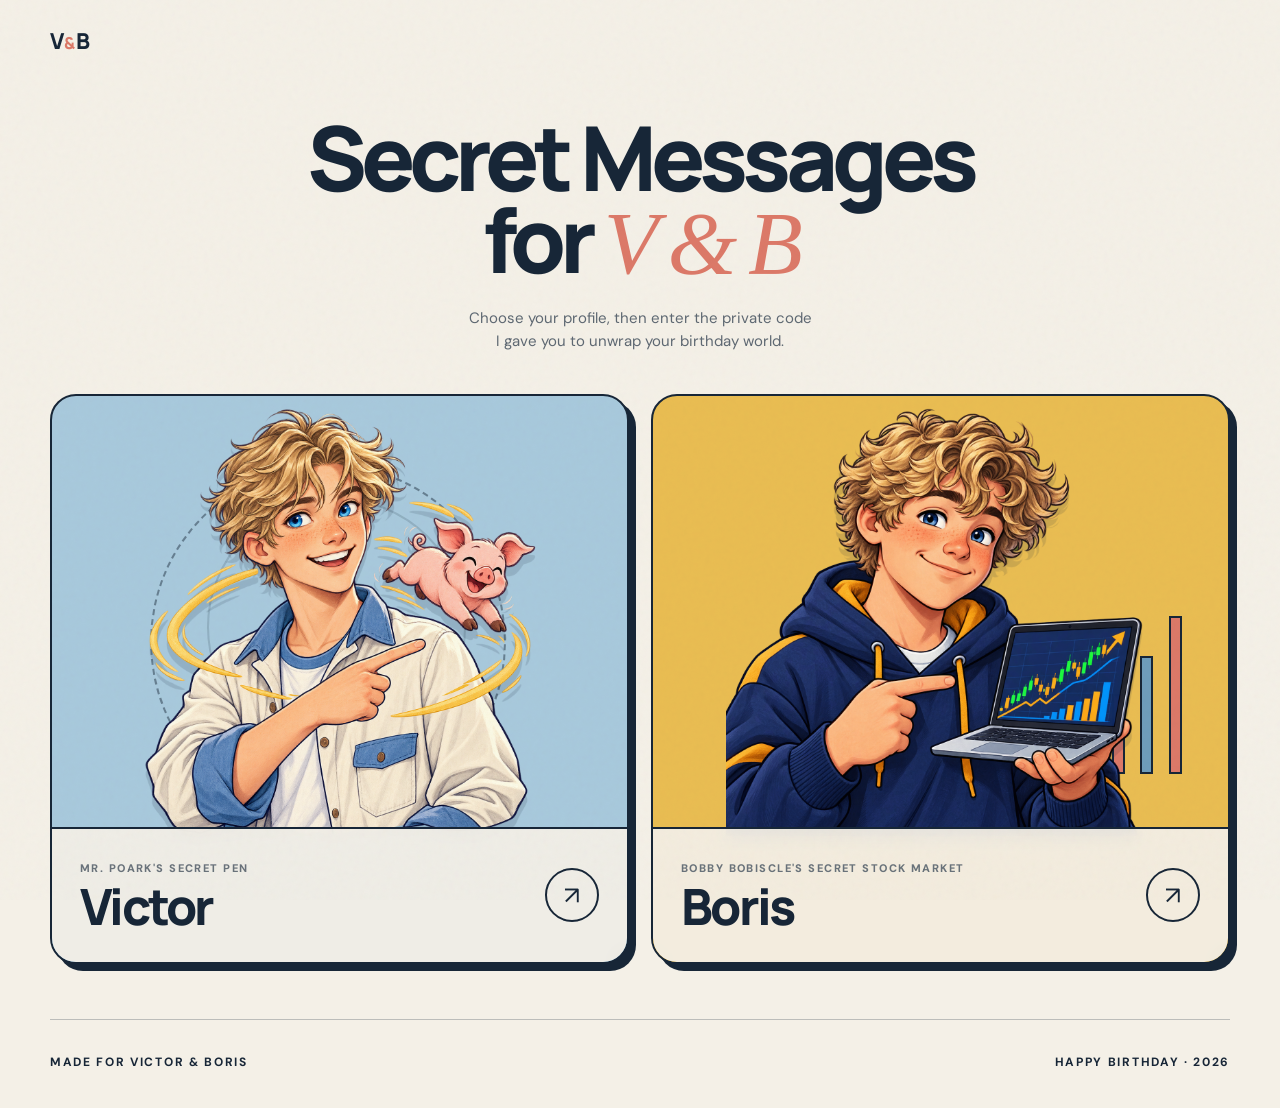
==== boris.html @ 72858494 "Create private birthday profile experience" ====
<!doctype html>
<html lang="en" data-profile="boris">
<head>
  <meta charset="UTF-8"><meta name="viewport" content="width=device-width, initial-scale=1">
  <title>Boris — Victor & Boris</title>
  <link rel="preconnect" href="https://fonts.googleapis.com"><link rel="preconnect" href="https://fonts.gstatic.com" crossorigin>
  <link href="https://fonts.googleapis.com/css2?family=DM+Sans:wght@400;700&family=Manrope:wght@700;800&display=swap" rel="stylesheet"><link rel="stylesheet" href="style.css"><script src="profile-guard.js"></script>
</head>
<body class="profile-page"><div class="grain" aria-hidden="true"></div>
  <header class="site-header"><a class="monogram" href="index.html">V<span>&</span>B</a><a class="back-link" href="index.html">← Choose someone else</a></header>
  <main class="profile-main boris-page"><article><img class="mini-portrait" src="assets/boris.png" alt="Boris"><p class="eyebrow">Boris's side</p><h1>Hey, I'm <em>Boris.</em></h1><p>This page is saved for Boris's messages and story. It's ready for the next set of instructions.</p><a class="back-link" href="index.html">Back to both profiles →</a></article></main>
</body></html>
---- style.css ----
:root {
  --ink: #172637;
  --paper: #f4f0e7;
  --blue: #a8c9dc;
  --blue-deep: #6e9dbb;
  --yellow: #e9bd52;
  --pink: #dc7968;
}

* { box-sizing: border-box; }

html { scroll-behavior: smooth; }

body {
  margin: 0;
  min-height: 100vh;
  color: var(--ink);
  background: var(--paper);
  font-family: "DM Sans", sans-serif;
  overflow-x: hidden;
}

.grain {
  position: fixed;
  inset: 0;
  pointer-events: none;
  opacity: .16;
  z-index: 10;
  background-image: url("data:image/svg+xml,%3Csvg viewBox='0 0 180 180' xmlns='http://www.w3.org/2000/svg'%3E%3Cfilter id='n'%3E%3CfeTurbulence type='fractalNoise' baseFrequency='.9' numOctaves='2' stitchTiles='stitch'/%3E%3C/filter%3E%3Crect width='100%25' height='100%25' filter='url(%23n)' opacity='.22'/%3E%3C/svg%3E");
  mix-blend-mode: multiply;
}

.site-header, footer {
  width: min(1180px, calc(100% - 48px));
  margin-inline: auto;
  display: flex;
  align-items: center;
  justify-content: space-between;
}

.site-header { padding: 30px 0 18px; }

.site-header p, footer {
  font-size: 12px;
  letter-spacing: .14em;
  text-transform: uppercase;
  font-weight: 700;
}

.monogram {
  color: var(--ink);
  text-decoration: none;
  font: 800 22px/1 "Manrope", sans-serif;
  letter-spacing: -.08em;
}

.monogram span { color: var(--pink); font-size: .75em; margin: 0 2px; }

main { width: min(1180px, calc(100% - 48px)); margin-inline: auto; }

.hero { text-align: center; padding: 46px 0 40px; }

.eyebrow, .role {
  margin: 0 0 12px;
  text-transform: uppercase;
  letter-spacing: .18em;
  font-size: 11px;
  font-weight: 800;
}

.eyebrow::before { content: "✦"; color: var(--pink); margin-right: 9px; }

h1 {
  margin: 0;
  font: 800 clamp(50px, 7vw, 94px)/.91 "Manrope", sans-serif;
  letter-spacing: -.065em;
}

h1 em { color: var(--pink); font-family: Georgia, serif; font-weight: 400; }

.intro { margin: 24px auto 0; color: #5e6872; line-height: 1.55; font-size: 15px; }

.profiles { display: grid; grid-template-columns: repeat(2, minmax(0, 1fr)); gap: 22px; }

.profile-card {
  position: relative;
  min-height: 570px;
  color: var(--ink);
  text-decoration: none;
  overflow: hidden;
  border: 2px solid var(--ink);
  border-radius: 26px;
  box-shadow: 7px 7px 0 var(--ink);
  isolation: isolate;
  transition: transform .35s cubic-bezier(.2,.8,.2,1), box-shadow .35s ease;
}

.profile-card:focus-visible { outline: 4px solid var(--pink); outline-offset: 5px; }
.profile-card:hover { transform: translate(-3px, -5px); box-shadow: 11px 13px 0 var(--ink); }
.victor { background: var(--blue); }
.boris { background: var(--yellow); }

.portrait-wrap { height: 440px; display: grid; place-items: end center; position: relative; }

.portrait {
  width: min(96%, 570px);
  max-height: 430px;
  object-fit: contain;
  object-position: center bottom;
  filter: drop-shadow(0 9px 0 rgba(23,38,55,.14));
  transform-origin: center bottom;
  transition: transform .5s cubic-bezier(.16,1,.3,1);
  z-index: 1;
}

.profile-card:hover .portrait { transform: scale(1.075) rotate(-1deg); }
.boris:hover .portrait { transform: scale(1.075) rotate(1deg); }

.card-copy {
  position: absolute;
  z-index: 3;
  left: 0;
  right: 0;
  bottom: 0;
  min-height: 135px;
  padding: 25px 28px;
  background: rgba(244,240,231,.94);
  border-top: 2px solid var(--ink);
  display: flex;
  align-items: center;
  justify-content: space-between;
  backdrop-filter: blur(8px);
}

.card-copy h2 { margin: 0; font: 800 50px/.9 "Manrope", sans-serif; letter-spacing: -.055em; }
.role { color: #69727a; margin-bottom: 9px; letter-spacing: .13em; }
.arrow { width: 54px; height: 54px; display: grid; place-items: center; border: 2px solid var(--ink); border-radius: 50%; font-size: 25px; transition: .3s ease; }
.profile-card:hover .arrow { color: var(--paper); background: var(--ink); transform: rotate(45deg); }

.orbit { position: absolute; z-index: 0; width: 62%; aspect-ratio: 1; border: 2px dashed rgba(23,38,55,.45); border-radius: 50%; transition: .5s ease; }
.orbit-one { top: 68px; left: 17%; }
.orbit-two { width: 45%; top: 102px; left: 27%; border-style: solid; opacity: .35; }
.victor:hover .orbit-one { transform: rotate(24deg) scale(1.07); }
.victor:hover .orbit-two { transform: rotate(-20deg) scale(.94); }

.ticker { position: absolute; bottom: 62px; width: 13px; border: 2px solid var(--ink); background: var(--pink); z-index: 0; transform-origin: bottom; transition: .45s cubic-bezier(.2,.8,.2,1); }
.ticker-one { right: 18%; height: 80px; }
.ticker-two { right: 13%; height: 118px; background: var(--blue-deep); }
.ticker-three { right: 8%; height: 158px; }
.boris:hover .ticker-one { transform: scaleY(1.35); }
.boris:hover .ticker-two { transform: scaleY(.82); }
.boris:hover .ticker-three { transform: scaleY(1.18); }

footer { padding: 34px 0 38px; border-top: 1px solid rgba(23,38,55,.25); margin-top: 55px; }

.code-dialog {
  width: min(540px, calc(100% - 30px));
  padding: 42px;
  color: var(--ink);
  background: var(--paper);
  border: 2px solid var(--ink);
  border-radius: 26px;
  box-shadow: 9px 9px 0 var(--ink);
}

.code-dialog::backdrop { background: rgba(23,38,55,.64); backdrop-filter: blur(6px); }
.code-dialog[open] { animation: dialog-in .28s cubic-bezier(.16,1,.3,1); }
@keyframes dialog-in { from { opacity: 0; transform: translateY(15px) scale(.97); } }

.dialog-close {
  position: absolute;
  top: 16px;
  right: 18px;
  border: 0;
  background: transparent;
  color: var(--ink);
  font: 400 30px/1 sans-serif;
  cursor: pointer;
}

.lock-mark { width: 54px; height: 54px; display: grid; place-items: center; margin-bottom: 24px; color: var(--paper); background: var(--pink); border: 2px solid var(--ink); border-radius: 50%; font-size: 22px; }
.code-dialog h2 { margin: 0; font: 800 clamp(34px, 7vw, 48px)/1 "Manrope", sans-serif; letter-spacing: -.05em; }
.dialog-copy { margin: 16px 0 28px; color: #5e6872; line-height: 1.5; }
.code-dialog label { display: block; margin-bottom: 9px; font-size: 11px; font-weight: 800; letter-spacing: .13em; text-transform: uppercase; }
.code-row { display: flex; gap: 9px; }
.code-row input { min-width: 0; flex: 1; padding: 15px 16px; color: var(--ink); background: #fffdf8; border: 2px solid var(--ink); border-radius: 12px; font: 600 16px "DM Sans", sans-serif; outline: none; }
.code-row input:focus { box-shadow: 0 0 0 3px var(--blue); }
.code-row button { padding: 15px 20px; color: var(--paper); background: var(--ink); border: 2px solid var(--ink); border-radius: 12px; font: 800 14px "DM Sans", sans-serif; cursor: pointer; transition: transform .2s ease, background .2s ease; }
.code-row button:hover { background: var(--pink); transform: translateY(-2px); }
.code-error { min-height: 22px; margin: 9px 0 0; color: #b64338; font-size: 13px; font-weight: 700; }
.code-row input.invalid { border-color: #b64338; animation: shake .32s ease; }
.private-note { margin: 18px 0 0; padding-top: 17px; border-top: 1px solid rgba(23,38,55,.2); color: #737b83; font-size: 12px; }
@keyframes shake { 25% { transform: translateX(-5px); } 50% { transform: translateX(5px); } 75% { transform: translateX(-3px); } }

/* Profile placeholders — ready for the next content pass. */
.profile-page { min-height: 100vh; display: none; grid-template-rows: auto 1fr; }
.profile-unlocked .profile-page { display: grid; }
.profile-main { display: grid; place-items: center; padding: 50px 24px; text-align: center; }
.profile-main article { max-width: 680px; }
.profile-main .mini-portrait { width: 210px; height: 210px; object-fit: contain; border: 2px solid var(--ink); border-radius: 50%; background: var(--blue); box-shadow: 7px 7px 0 var(--ink); }
.profile-main.boris-page .mini-portrait { background: var(--yellow); }
.profile-main h1 { margin-top: 28px; }
.profile-main p { color: #5e6872; font-size: 17px; line-height: 1.6; }
.back-link { display: inline-flex; gap: 8px; align-items: center; color: var(--ink); font-weight: 800; text-underline-offset: 4px; }

@media (max-width: 760px) {
  .site-header p { display: none; }
  .hero { padding-top: 32px; }
  .profiles { grid-template-columns: 1fr; }
  .profile-card { min-height: 520px; }
  .portrait-wrap { height: 392px; }
  .portrait { max-height: 385px; }
}

@media (max-width: 430px) {
  .site-header, main, footer { width: min(100% - 28px, 1180px); }
  .hero { padding-bottom: 30px; }
  h1 { font-size: 48px; }
  .profile-card { min-height: 475px; border-radius: 20px; }
  .portrait-wrap { height: 350px; }
  .portrait { max-height: 345px; }
  .card-copy { min-height: 124px; padding: 22px; }
  .card-copy h2 { font-size: 42px; }
  .arrow { width: 48px; height: 48px; }
  .code-dialog { padding: 34px 22px 26px; }
  .code-row { flex-direction: column; }
}

@media (prefers-reduced-motion: reduce) {
  *, *::before, *::after { scroll-behavior: auto !important; transition-duration: .01ms !important; animation-duration: .01ms !important; }
}
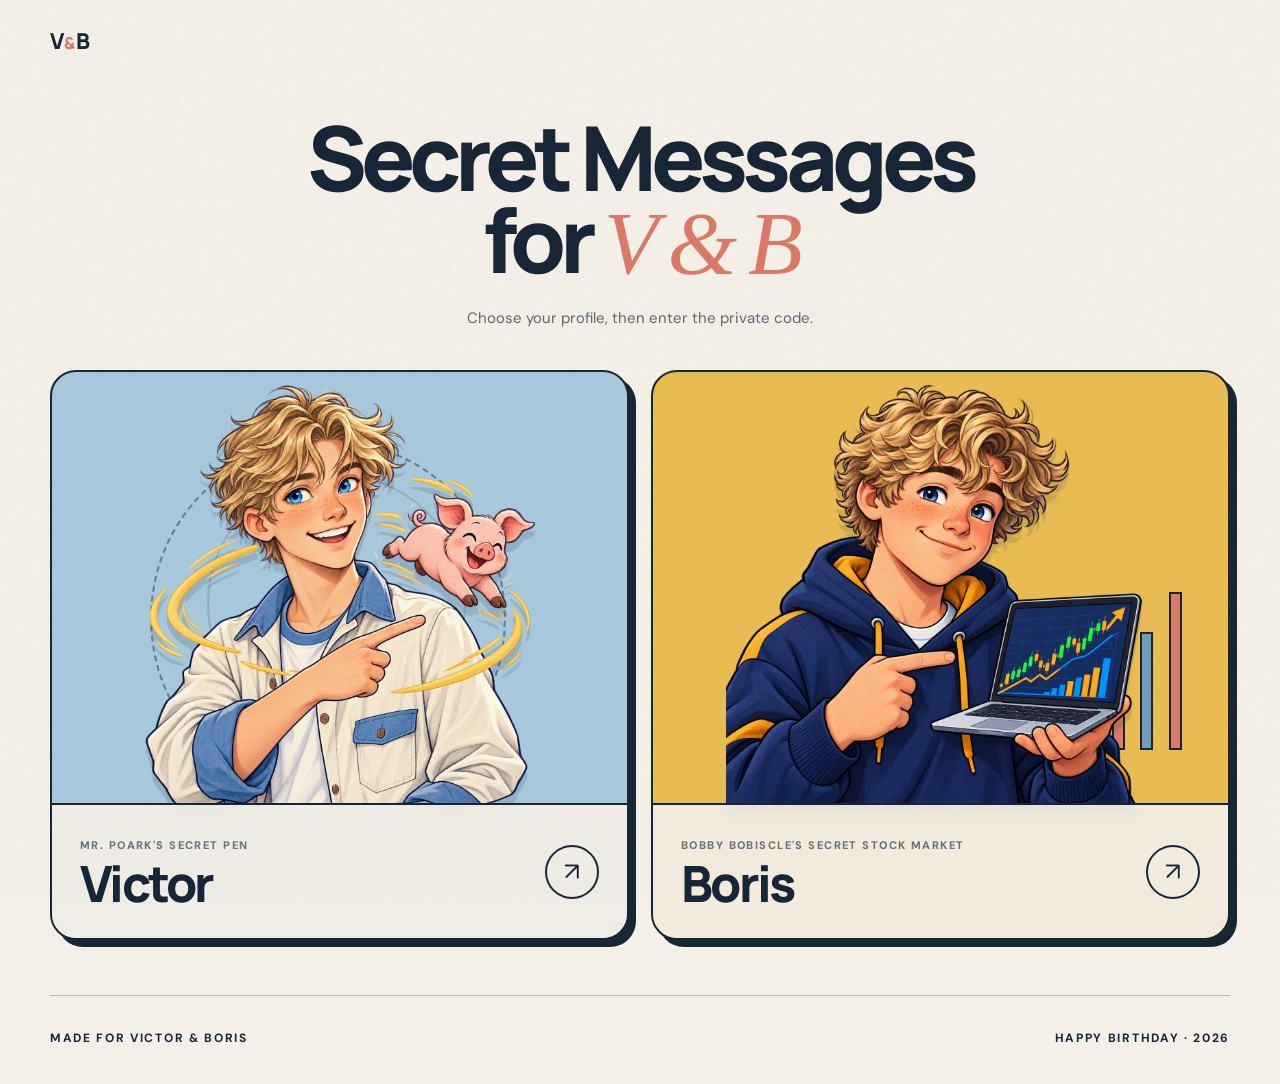
==== commit 6afa4a22: "Add Boris game page layout" ====
--- a/boris.html
+++ b/boris.html
@@ -8,5 +8,13 @@
 </head>
 <body class="profile-page"><div class="grain" aria-hidden="true"></div>
   <header class="site-header"><a class="monogram" href="index.html">V<span>&</span>B</a><a class="back-link" href="index.html">← Choose someone else</a></header>
-  <main class="profile-main boris-page"><article><img class="mini-portrait" src="assets/boris.png" alt="Boris"><p class="eyebrow">Boris's side</p><h1>Hey, I'm <em>Boris.</em></h1><p>This page is saved for Boris's messages and story. It's ready for the next set of instructions.</p><a class="back-link" href="index.html">Back to both profiles →</a></article></main>
+  <main class="profile-main boris-main boris-page">
+    <article class="boris-intro"><img class="mini-portrait" src="assets/boris.png" alt="Boris"><h1>Hey <em>Boris!</em></h1></article>
+    <section class="game-grid" aria-label="Boris's games">
+      <article class="game-card game-locked" aria-label="Game one locked"><span class="lock-icon" aria-hidden="true">✦</span></article>
+      <article class="game-card game-locked" aria-label="Game two locked"><span class="lock-icon" aria-hidden="true">✦</span></article>
+      <article class="game-card game-locked" aria-label="Game three locked"><span class="lock-icon" aria-hidden="true">✦</span></article>
+    </section>
+    <a class="back-link" href="index.html">Back to both profiles →</a>
+  </main>
 </body></html>
--- a/style.css
+++ b/style.css
@@ -183,10 +183,17 @@
 .dialog-copy { margin: 16px 0 28px; color: #5e6872; line-height: 1.5; }
 .code-dialog label { display: block; margin-bottom: 9px; font-size: 11px; font-weight: 800; letter-spacing: .13em; text-transform: uppercase; }
 .code-row { display: flex; gap: 9px; }
-.code-row input { min-width: 0; flex: 1; padding: 15px 16px; color: var(--ink); background: #fffdf8; border: 2px solid var(--ink); border-radius: 12px; font: 600 16px "DM Sans", sans-serif; outline: none; }
+.password-wrap { position: relative; min-width: 0; flex: 1; }
+.code-row input { width: 100%; min-width: 0; padding: 15px 52px 15px 16px; color: var(--ink); background: #fffdf8; border: 2px solid var(--ink); border-radius: 12px; font: 600 16px "DM Sans", sans-serif; outline: none; }
 .code-row input:focus { box-shadow: 0 0 0 3px var(--blue); }
 .code-row button { padding: 15px 20px; color: var(--paper); background: var(--ink); border: 2px solid var(--ink); border-radius: 12px; font: 800 14px "DM Sans", sans-serif; cursor: pointer; transition: transform .2s ease, background .2s ease; }
 .code-row button:hover { background: var(--pink); transform: translateY(-2px); }
+.code-row .password-toggle { position: absolute; top: 50%; right: 7px; width: 40px; height: 40px; padding: 9px; color: var(--ink); background: transparent; border: 0; border-radius: 9px; transform: translateY(-50%); }
+.code-row .password-toggle:hover { color: var(--pink); background: rgba(23,38,55,.07); transform: translateY(-50%); }
+.password-toggle svg { width: 22px; height: 22px; fill: none; stroke: currentColor; stroke-width: 1.8; stroke-linecap: round; stroke-linejoin: round; }
+.password-toggle .eye-closed { display: none; }
+.password-toggle[aria-pressed="true"] .eye-open { display: none; }
+.password-toggle[aria-pressed="true"] .eye-closed { display: block; }
 .code-error { min-height: 22px; margin: 9px 0 0; color: #b64338; font-size: 13px; font-weight: 700; }
 .code-row input.invalid { border-color: #b64338; animation: shake .32s ease; }
 .private-note { margin: 18px 0 0; padding-top: 17px; border-top: 1px solid rgba(23,38,55,.2); color: #737b83; font-size: 12px; }
@@ -203,6 +210,61 @@
 .profile-main p { color: #5e6872; font-size: 17px; line-height: 1.6; }
 .back-link { display: inline-flex; gap: 8px; align-items: center; color: var(--ink); font-weight: 800; text-underline-offset: 4px; }
 
+.victor-main, .boris-main { display: none; width: min(1180px, calc(100% - 48px)); margin: 0 auto; padding: 50px 0 80px; }
+.profile-unlocked .victor-main, .profile-unlocked .boris-main { display: block; }
+.victor-intro, .boris-intro { max-width: 760px; margin: 0 auto; text-align: center; }
+.game-grid { width: min(760px, 100%); margin: 65px auto 36px; display: grid; grid-template-columns: 1fr; gap: 18px; text-align: left; }
+.game-card { min-height: 270px; padding: 25px; border: 2px solid var(--ink); border-radius: 22px; box-shadow: 6px 6px 0 var(--ink); display: flex; flex-direction: column; justify-content: space-between; }
+.catch-card { background: var(--blue); }
+.donkey-card { background: var(--yellow); }
+.puzzle-card { background: #d99082; }
+.game-number { align-self: flex-start; padding: 7px 10px; border: 1.5px solid var(--ink); border-radius: 100px; font: 800 11px/1 "Manrope", sans-serif; }
+.game-card h2, .pig-game h2, .unlocked-message h2 { margin: 0; font: 800 31px/1 "Manrope", sans-serif; letter-spacing: -.04em; }
+.game-start { width: 100%; padding: 14px 17px; color: var(--paper); background: var(--ink); border: 2px solid var(--ink); border-radius: 12px; font: 800 14px "DM Sans", sans-serif; cursor: pointer; }
+.game-start:hover { color: var(--ink); background: var(--yellow); }
+.game-locked { align-items: center; justify-content: center; background: rgba(23,38,55,.05); border-style: dashed; box-shadow: none; }
+.lock-icon { width: 48px; height: 48px; display: grid; place-items: center; color: var(--paper); background: #9aa0a5; border: 2px solid var(--ink); border-radius: 50%; }
+
+.pig-game, .mini-game { width: 100%; margin: 35px auto; padding: 24px; text-align: left; background: #fffdf8; border: 2px solid var(--ink); border-radius: 24px; box-shadow: 7px 7px 0 var(--ink); }
+.game-toolbar { display: flex; justify-content: space-between; align-items: center; margin-bottom: 18px; }
+.game-close { width: 42px; height: 42px; color: var(--ink); background: transparent; border: 2px solid var(--ink); border-radius: 50%; font-size: 25px; cursor: pointer; }
+.game-arena { position: relative; width: 100%; height: 230px; overflow: hidden; cursor: none; border: 2px solid var(--ink); border-radius: 16px; background: #91bf67; transition: height .4s ease, background .4s ease; }
+.game-arena.level-2 { height: 300px; background: #78b765; }
+.game-arena.level-3 { height: 380px; background: #67a957; }
+.arena-scenery { position: absolute; inset: 0; pointer-events: none; background: repeating-linear-gradient(90deg, transparent 0 76px, rgba(255,255,255,.17) 77px 79px), linear-gradient(0deg, #a67448 0 12px, transparent 12px); }
+.level-1 .arena-scenery { border: 13px solid #9b6842; border-top-width: 5px; }
+.level-2 .arena-scenery { background: radial-gradient(circle at 18% 18%, #f4dc63 0 3px, transparent 4px), radial-gradient(circle at 74% 68%, #f4dc63 0 3px, transparent 4px); background-size: 70px 65px, 90px 80px; }
+.level-3 .arena-scenery { background: linear-gradient(160deg, transparent 65%, rgba(74,130,58,.5) 66%), radial-gradient(ellipse at 80% 15%, #d8eaaa 0 5%, transparent 6%); }
+.running-pig { --pig-flip: 1; position: absolute; z-index: 2; left: 50%; top: 50%; width: 112px; height: 88px; padding: 0; display: grid; place-items: center; border: 0; background: transparent; cursor: none; transform: translate(-50%, -50%); transition: left .55s cubic-bezier(.3,.8,.4,1), top .55s cubic-bezier(.3,.8,.4,1), transform .15s ease; touch-action: manipulation; }
+.running-pig[data-direction="left"] { --pig-flip: -1; }
+.running-pig img { width: 100%; height: 100%; object-fit: contain; pointer-events: none; filter: drop-shadow(3px 5px 0 rgba(23,38,55,.2)); animation: pig-gallop .32s ease-in-out infinite alternate; }
+.level-2 .running-pig { transition-duration: .4s, .4s, .15s; }
+.level-3 .running-pig { transition-duration: .27s, .27s, .15s; }
+.running-pig:hover { transform: translate(-50%, -50%) scale(1.12); }
+.player-hand { position: absolute; z-index: 4; left: 50%; top: 70%; width: 112px; height: 145px; pointer-events: none; transform: translate(-26%, -8%) rotate(-12deg); transform-origin: center bottom; filter: drop-shadow(3px 4px 0 rgba(23,38,55,.25)); }
+.player-hand img { width: 100%; height: 100%; object-fit: contain; }
+.player-hand.tap { animation: hand-tap .28s ease-out; }
+@keyframes pig-gallop { from { transform: scaleX(var(--pig-flip)) translateY(-3px) rotate(-2deg); } to { transform: scaleX(var(--pig-flip)) translateY(4px) rotate(2deg); } }
+@keyframes hand-tap { 50% { transform: translate(-24%, -17%) rotate(-8deg) scale(1.08); } }
+.round-overlay { position: absolute; z-index: 6; inset: 0; display: grid; place-items: center; color: var(--paper); background: rgba(23,38,55,.83); opacity: 0; visibility: hidden; pointer-events: none; transition: opacity .2s ease, visibility .2s ease; }
+.round-overlay.show { opacity: 1; visibility: visible; }
+.round-overlay strong { padding: 12px 20px; text-align: center; font: 800 clamp(32px, 6vw, 64px)/1 "Manrope", sans-serif; letter-spacing: -.05em; }
+.game-status { min-height: 25px; margin: 13px 2px 0 !important; font-size: 14px !important; font-weight: 700; }
+.unlocked-message { margin: 35px auto; padding: 30px; color: var(--ink); background: var(--yellow); border: 2px solid var(--ink); border-radius: 20px; box-shadow: 6px 6px 0 var(--ink); text-align: center; }
+.unlocked-message p:last-child { max-width: 780px; margin: 8px auto 0; color: var(--ink); }
+.donkey-stage { position: relative; overflow: hidden; height: 390px; padding: 0; text-align: center; border: 2px solid var(--ink); border-radius: 16px; background: linear-gradient(#b9dca5 0 77%, #83b45f 77%); cursor: none; touch-action: none; }
+.donkey { position: absolute; z-index: 4; left: 50%; top: 76%; width: 88px; height: 88px; display: grid; place-items: center; font-size: 72px; line-height: 1; pointer-events: none; transform: translate(-50%, -50%); transition: transform .12s ease; filter: drop-shadow(3px 5px 0 rgba(23,38,55,.18)); }
+.donkey.chew { transform: translate(-50%, -50%) rotate(-7deg) scale(1.12); }
+.donkey-stage > p { position: relative; z-index: 3; display: inline-block; margin: 12px auto; padding: 7px 12px; color: var(--ink); background: rgba(255,253,248,.88); border-radius: 100px; font-size: 13px; font-weight: 700; }
+.falling-items { position: absolute; inset: 0; pointer-events: none; }
+.falling-item { position: absolute; z-index: 2; width: 54px; height: 54px; display: grid; place-items: center; border: 2px solid var(--ink); border-radius: 50%; background: #fffdf8; font-size: 31px; transform: translate(-50%, -50%); filter: drop-shadow(2px 3px 0 rgba(23,38,55,.18)); }
+.memory-board { position: relative; overflow: hidden; width: min(520px, 100%); margin: 8px auto; display: grid; grid-template-columns: 1fr 1fr; gap: 12px; border-radius: 18px; }
+.memory-tile { aspect-ratio: 1.45; border: 2px solid var(--ink); border-radius: 18px; opacity: .72; cursor: pointer; transition: transform .12s ease, filter .12s ease, opacity .12s ease; }
+.memory-tile:disabled { cursor: default; }
+.memory-tile.active { opacity: 1; filter: brightness(1.35); transform: scale(.95); box-shadow: inset 0 0 0 5px rgba(255,255,255,.6); }
+.tile-0 { background: var(--blue-deep); }.tile-1 { background: var(--yellow); }.tile-2 { background: var(--pink); }.tile-3 { background: var(--ink); }
+.victor-main > .back-link, .boris-main > .back-link { margin-top: 28px; }
+
 @media (max-width: 760px) {
   .site-header p { display: none; }
   .hero { padding-top: 32px; }
@@ -210,6 +272,9 @@
   .profile-card { min-height: 520px; }
   .portrait-wrap { height: 392px; }
   .portrait { max-height: 385px; }
+  .game-grid { grid-template-columns: 1fr; }
+  .game-card { min-height: 210px; }
+  .donkey-stage { height: 350px; }
 }
 
 @media (max-width: 430px) {
@@ -222,6 +287,8 @@
   .card-copy { min-height: 124px; padding: 22px; }
   .card-copy h2 { font-size: 42px; }
   .arrow { width: 48px; height: 48px; }
+  .victor-main, .boris-main { width: min(100% - 28px, 1180px); }
+  .game-arena.level-3 { height: 330px; }
   .code-dialog { padding: 34px 22px 26px; }
   .code-row { flex-direction: column; }
 }
